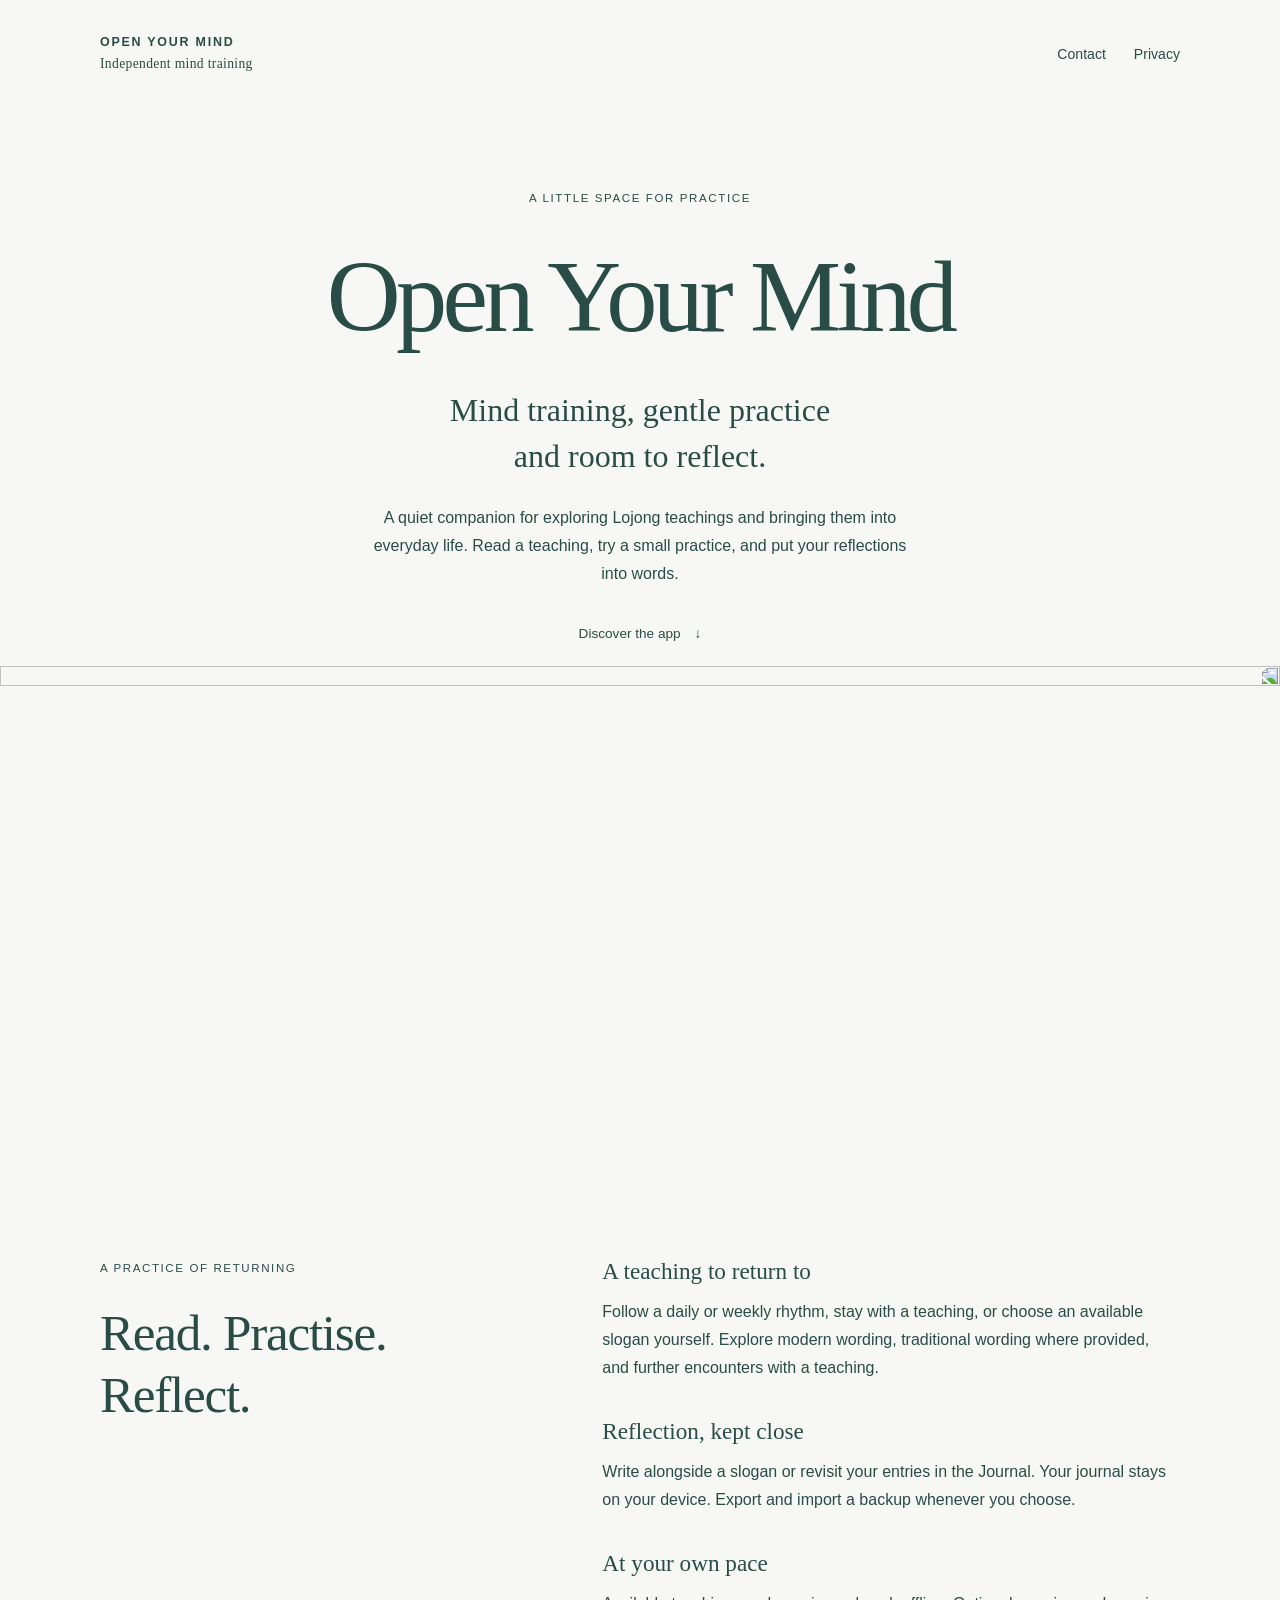
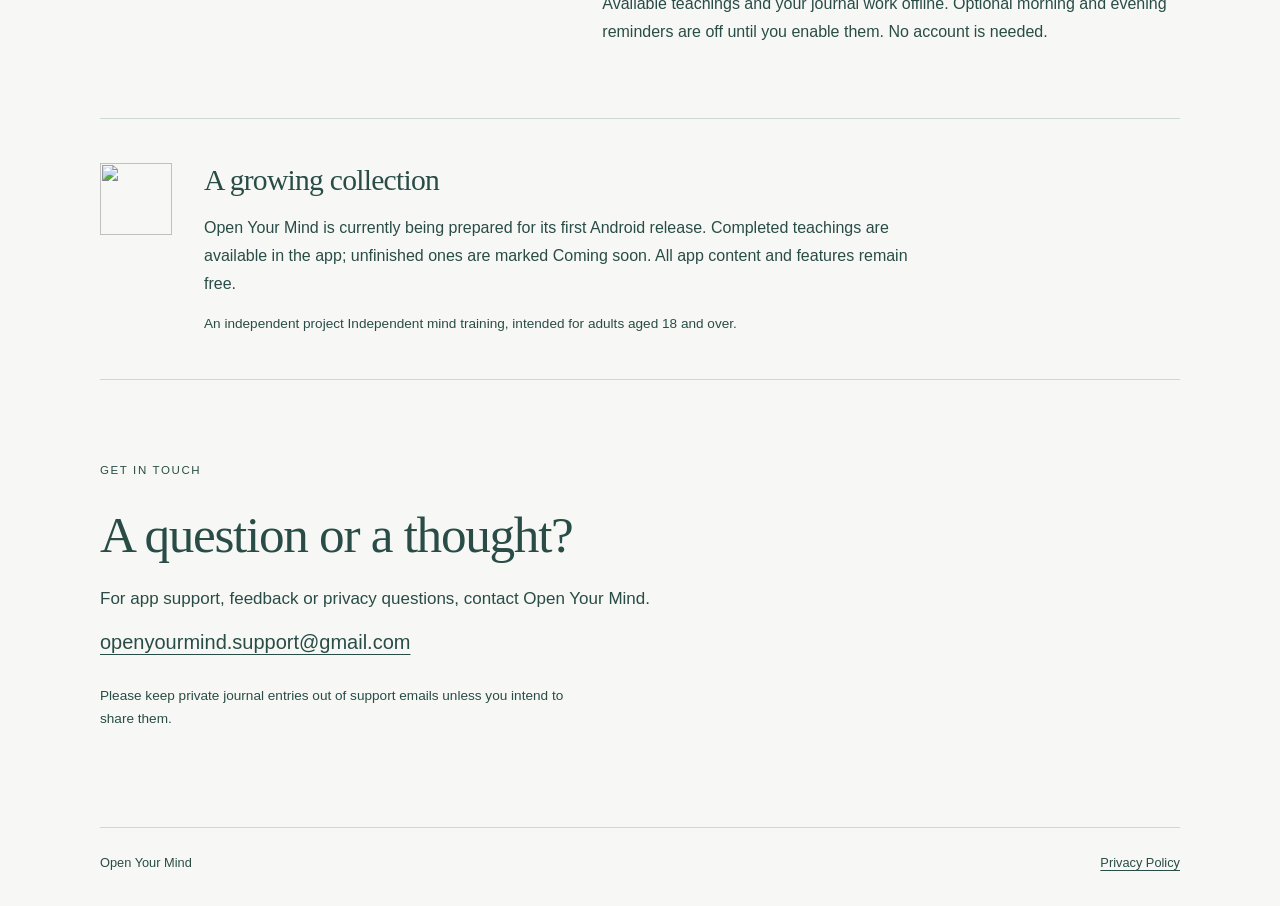
==== index.html @ 7584f124 "Add files via upload" ====
<!doctype html>
<html lang="en">
<head>
  <meta charset="utf-8">
  <meta name="viewport" content="width=device-width, initial-scale=1">
  <meta name="description" content="Open Your Mind: Lojong teachings, gentle daily practice and a personal reflection journal. An independent app Independent mind training.">
  <title>Open Your Mind</title>
  <link rel="icon" href="assets/sun.png" type="image/png">
  <link rel="stylesheet" href="styles.css">
</head>
<body>
  <a class="skip" href="#main">Skip to content</a>
  <header class="site-header wrap">
    <a class="wordmark" href="index.html">OPEN YOUR MIND<span>Independent mind training</span></a>
    <nav aria-label="Main navigation"><a href="#contact">Contact</a><a href="privacy.html">Privacy</a></nav>
  </header>
  <main id="main">
    <section class="hero wrap" aria-labelledby="title">
      <p class="eyebrow">A little space for practice</p>
      <h1 id="title">Open Your Mind</h1>
      <p class="intro">Mind training, gentle practice<br class="wide-only"> and room to reflect.</p>
      <p class="hero-copy">A quiet companion for exploring Lojong teachings and bringing them into everyday life. Read a teaching, try a small practice, and put your reflections into words.</p>
      <a class="text-link" href="#about">Discover the app <span aria-hidden="true">↓</span></a>
    </section>
    <div class="landscape" aria-hidden="true"><img src="assets/mountains.png" alt="" width="2022" height="778"></div>
    <section class="about wrap" id="about" aria-labelledby="about-title">
      <div class="section-intro"><p class="eyebrow">A practice of returning</p><h2 id="about-title">Read. Practise.<br> Reflect.</h2></div>
      <div class="details">
        <section><h3>A teaching to return to</h3><p>Follow a daily or weekly rhythm, stay with a teaching, or choose an available slogan yourself. Explore modern wording, traditional wording where provided, and further encounters with a teaching.</p></section>
        <section><h3>Reflection, kept close</h3><p>Write alongside a slogan or revisit your entries in the Journal. Your journal stays on your device. Export and import a backup whenever you choose.</p></section>
        <section><h3>At your own pace</h3><p>Available teachings and your journal work offline. Optional morning and evening reminders are off until you enable them. No account is needed.</p></section>
      </div>
    </section>
    <section class="availability wrap"><img src="assets/sun.png" width="72" height="72" alt="" aria-hidden="true"><div><h2>A growing collection</h2><p>Open Your Mind is currently being prepared for its first Android release. Completed teachings are available in the app; unfinished ones are marked Coming soon. All app content and features remain free.</p><p class="small">An independent project Independent mind training, intended for adults aged 18 and over.</p></div></section>
    <section class="contact wrap" id="contact" aria-labelledby="contact-title"><p class="eyebrow">Get in touch</p><h2 id="contact-title">A question or a thought?</h2><p>For app support, feedback or privacy questions, contact Open Your Mind.</p><a class="email" href="mailto:openyourmind.support@gmail.com">openyourmind.support@gmail.com</a><p class="small">Please keep private journal entries out of support emails unless you intend to share them.</p></section>
  </main>
  <footer class="site-footer wrap"><span>Open Your Mind</span><a href="privacy.html">Privacy Policy</a></footer>
</body>
</html>
---- styles.css ----
:root{color-scheme:light;--porcelain:#F7F8F5;--forest:#294C46;--eucalyptus:#73958A;--mist:#CBD9D1;--teal:#527E79;--gold:#E7C98C;--sage-surface:#EAF0EB;--line:#CBD9D1}
*{box-sizing:border-box}html{scroll-behavior:smooth;scroll-padding-top:2rem}body{margin:0;background:var(--porcelain);color:var(--forest);font-family:Arial,Helvetica,sans-serif;font-size:17px;line-height:1.75;-webkit-text-size-adjust:100%}a{color:inherit;text-underline-offset:.25em;text-decoration-thickness:1px}a:hover{text-decoration-thickness:2px}a:focus-visible{outline:2px solid var(--forest);outline-offset:5px;border-radius:2px}h1,h2,h3,p{margin:0}h1,h2,h3{font-family:Georgia,'Times New Roman',serif;font-weight:400;line-height:1.2;text-wrap:balance}h1{font-size:clamp(3.2rem,8vw,6.5rem);letter-spacing:-.045em}h2{font-size:clamp(2rem,4vw,3.2rem);letter-spacing:-.025em}h3{font-size:1.45rem}p+p{margin-top:1em}.wrap{width:min(1080px,calc(100% - 64px));margin-inline:auto}.site-header{display:flex;justify-content:space-between;align-items:center;gap:24px;padding-block:32px}.wordmark{font-size:.78rem;letter-spacing:.14em;text-decoration:none;font-weight:600;line-height:1.5}.wordmark span{display:block;font-family:Georgia,serif;font-size:.85rem;font-weight:400;letter-spacing:.025em;margin-top:2px}nav{display:flex;gap:28px;font-size:.88rem}nav a{display:inline-flex;align-items:center;min-height:44px;text-decoration:none}nav a[aria-current]{text-decoration:underline}.eyebrow{font-size:.72rem;letter-spacing:.14em;text-transform:uppercase;margin-bottom:24px}.hero{padding-top:80px;text-align:center;position:relative;z-index:1}.hero .eyebrow{margin-bottom:28px}.intro{font-family:Georgia,serif;font-size:clamp(1.5rem,3vw,2rem);line-height:1.45;margin-top:28px}.hero-copy{max-width:550px;margin:24px auto 0;font-size:1rem}.text-link{display:inline-flex;align-items:center;gap:14px;min-height:44px;margin-top:24px;font-size:.85rem;text-decoration:none}.landscape{max-width:1600px;margin:10px auto 0;overflow:hidden;line-height:0}.landscape img{display:block;width:100%;height:auto;transform:scaleX(-1)}.about{display:grid;grid-template-columns:.9fr 1.3fr;gap:clamp(40px,8vw,120px);padding-block:100px 72px}.details section+section{margin-top:36px}.details h3{margin-bottom:12px}.details p{font-size:1rem}.availability{display:flex;align-items:flex-start;gap:32px;border-block:1px solid var(--line);padding-block:44px}.availability img{flex:none;object-fit:contain}.availability h2{font-size:1.85rem;margin-bottom:16px}.availability p{max-width:720px;font-size:1rem}.small{font-size:.85rem!important;line-height:1.7}.contact{padding-block:80px 96px}.contact h2{margin-bottom:18px}.contact p{max-width:620px}.email{display:inline-block;padding-block:12px;font-size:clamp(.96rem,3.5vw,1.25rem);overflow-wrap:anywhere}.contact .small{margin-top:12px;max-width:500px}.site-footer{border-top:1px solid var(--line);padding-block:24px 32px;display:flex;justify-content:space-between;gap:20px;flex-wrap:wrap;font-size:.8rem}.skip{position:absolute;top:8px;left:12px;z-index:20;padding:8px 12px;background:var(--forest);color:var(--porcelain);transform:translateY(-200%)}.skip:focus{transform:none}.policy{max-width:780px;padding-block:56px 80px}.policy h1{font-size:clamp(2.6rem,7vw,4.3rem);margin-bottom:28px}.policy h2{font-size:1.65rem;margin-top:44px;margin-bottom:16px}.policy p{margin-block:0 18px;overflow-wrap:anywhere}.preview-note{font-size:.84rem;max-width:780px;border-left:2px solid var(--mist);padding-left:16px;margin-bottom:32px}.policy .back{display:inline-block;margin-bottom:32px;font-size:.85rem}.policy strong{font-weight:600}
@media(max-width:600px){.wrap{width:calc(100% - 40px)}.site-header{padding-block:22px;align-items:flex-start;gap:12px}.wordmark{font-size:.65rem;letter-spacing:.1em}nav{gap:16px;font-size:.8rem;flex-wrap:wrap}.hero{padding-top:48px}.hero h1{font-size:3.35rem}.hero .eyebrow{font-size:.65rem}.hero-copy{font-size:.95rem}.wide-only{display:none}.landscape{margin-top:32px}.landscape img{width:118%;max-width:none;margin-left:-9%}.about{display:block;padding-block:56px}.section-intro{margin-bottom:32px}.section-intro h2 br{display:none}.details section+section{margin-top:28px}.availability{gap:18px;padding-block:32px}.availability img{width:44px;height:44px}.availability h2{font-size:1.65rem}.contact{padding-block:56px}.policy{padding-top:32px}.policy h2{font-size:1.5rem}.site-footer{font-size:.75rem}.policy p{font-size:1rem}}
@media(prefers-reduced-motion:reduce){html{scroll-behavior:auto}}
@media(max-width:600px){.site-header{flex-wrap:wrap}nav{margin-left:auto;max-width:100%}.availability>div{min-width:0}}
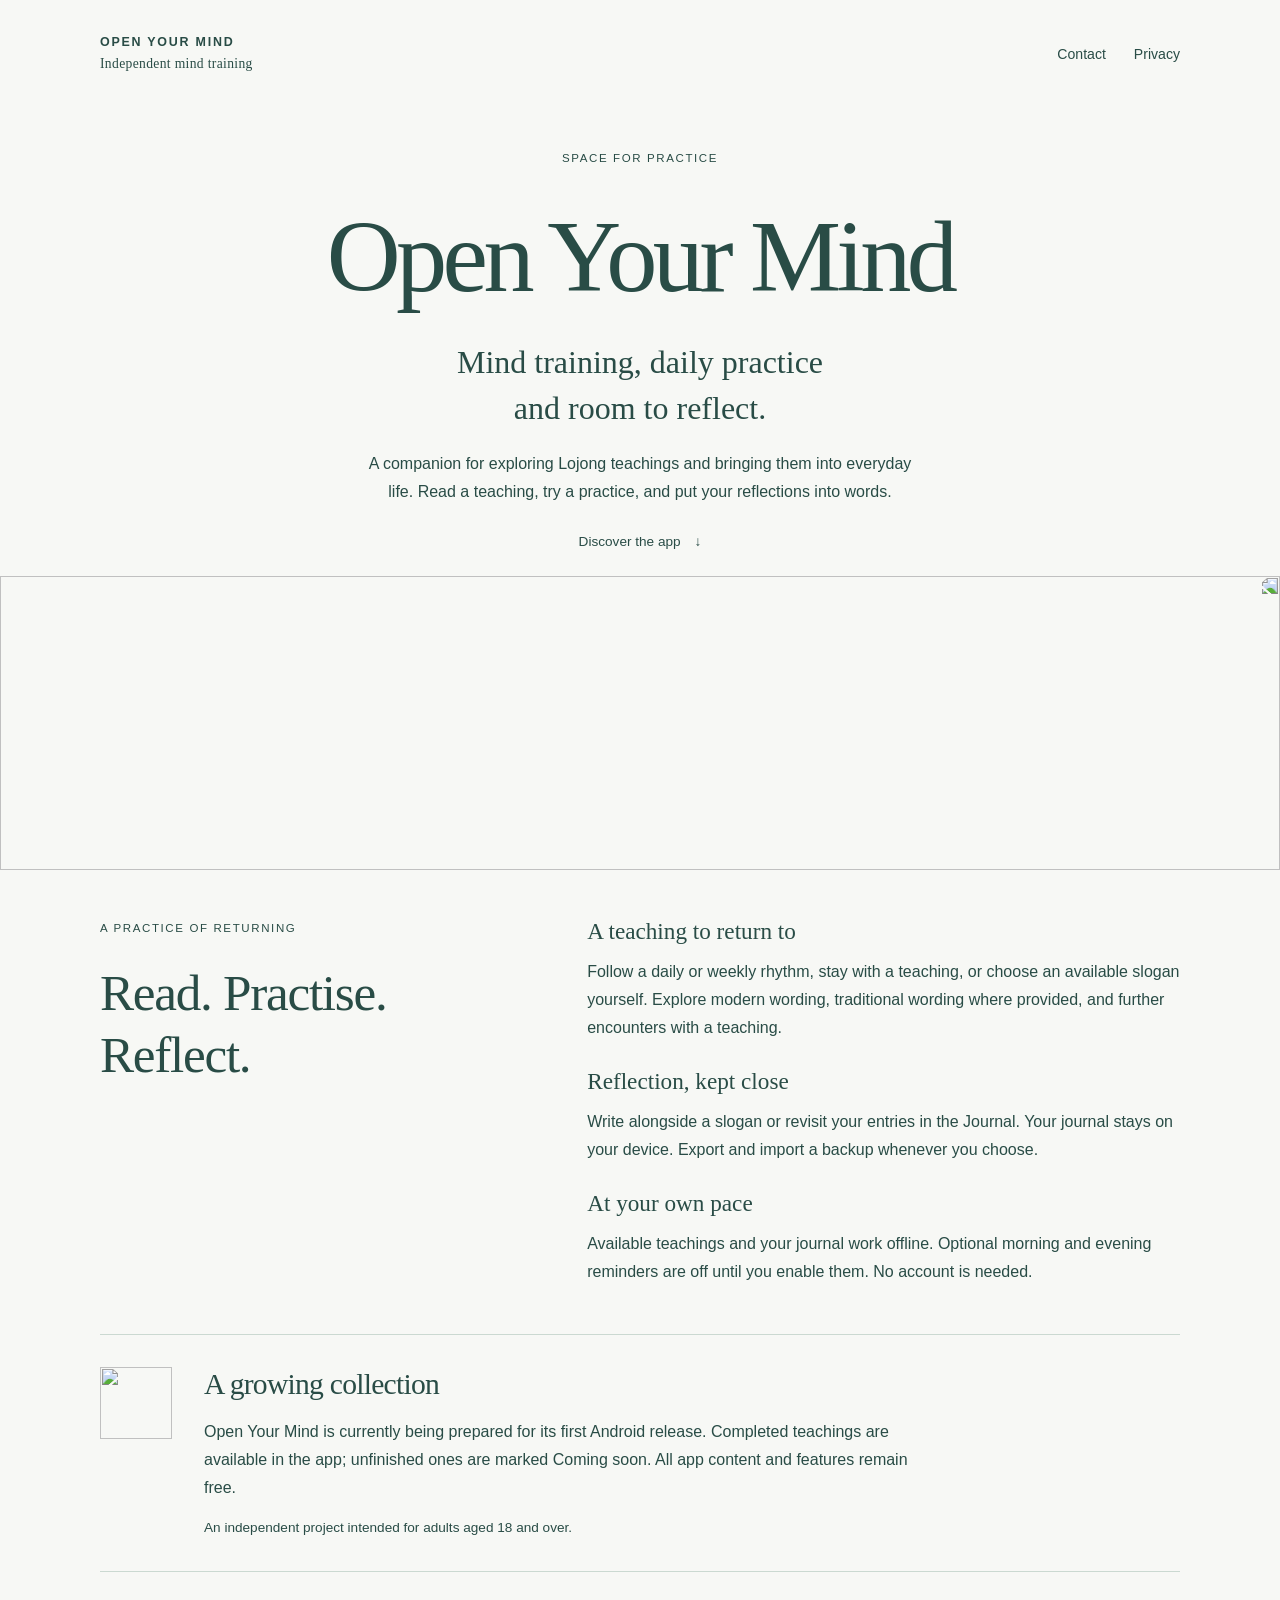
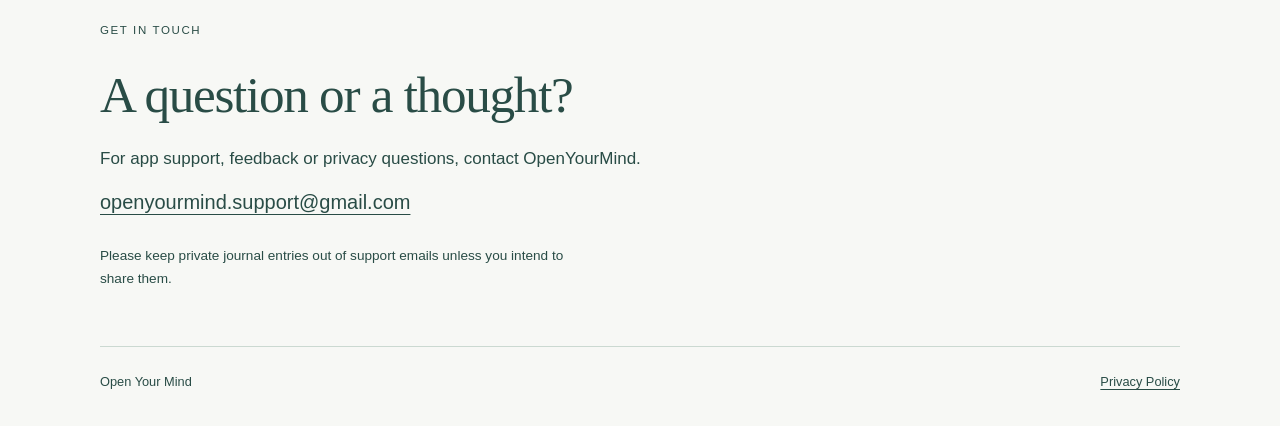
==== commit 57ca0bb7: "Add files via upload" ====
--- a/index.html
+++ b/index.html
@@ -3,7 +3,7 @@
 <head>
   <meta charset="utf-8">
   <meta name="viewport" content="width=device-width, initial-scale=1">
-  <meta name="description" content="Open Your Mind: Lojong teachings, gentle daily practice and a personal reflection journal. An independent app Independent mind training.">
+  <meta name="description" content="Open Your Mind: Lojong teachings, daily practice and a personal reflection journal.">
   <title>Open Your Mind</title>
   <link rel="icon" href="assets/sun.png" type="image/png">
   <link rel="stylesheet" href="styles.css">
@@ -16,10 +16,10 @@
   </header>
   <main id="main">
     <section class="hero wrap" aria-labelledby="title">
-      <p class="eyebrow">A little space for practice</p>
+      <p class="eyebrow">Space for practice</p>
       <h1 id="title">Open Your Mind</h1>
-      <p class="intro">Mind training, gentle practice<br class="wide-only"> and room to reflect.</p>
-      <p class="hero-copy">A quiet companion for exploring Lojong teachings and bringing them into everyday life. Read a teaching, try a small practice, and put your reflections into words.</p>
+      <p class="intro">Mind training, daily practice<br class="wide-only"> and room to reflect.</p>
+      <p class="hero-copy">A companion for exploring Lojong teachings and bringing them into everyday life. Read a teaching, try a practice, and put your reflections into words.</p>
       <a class="text-link" href="#about">Discover the app <span aria-hidden="true">↓</span></a>
     </section>
     <div class="landscape" aria-hidden="true"><img src="assets/mountains.png" alt="" width="2022" height="778"></div>
@@ -31,8 +31,8 @@
         <section><h3>At your own pace</h3><p>Available teachings and your journal work offline. Optional morning and evening reminders are off until you enable them. No account is needed.</p></section>
       </div>
     </section>
-    <section class="availability wrap"><img src="assets/sun.png" width="72" height="72" alt="" aria-hidden="true"><div><h2>A growing collection</h2><p>Open Your Mind is currently being prepared for its first Android release. Completed teachings are available in the app; unfinished ones are marked Coming soon. All app content and features remain free.</p><p class="small">An independent project Independent mind training, intended for adults aged 18 and over.</p></div></section>
-    <section class="contact wrap" id="contact" aria-labelledby="contact-title"><p class="eyebrow">Get in touch</p><h2 id="contact-title">A question or a thought?</h2><p>For app support, feedback or privacy questions, contact Open Your Mind.</p><a class="email" href="mailto:openyourmind.support@gmail.com">openyourmind.support@gmail.com</a><p class="small">Please keep private journal entries out of support emails unless you intend to share them.</p></section>
+    <section class="availability wrap"><img src="assets/sun.png" width="72" height="72" alt="" aria-hidden="true"><div><h2>A growing collection</h2><p>Open Your Mind is currently being prepared for its first Android release. Completed teachings are available in the app; unfinished ones are marked Coming soon. All app content and features remain free.</p><p class="small">An independent project intended for adults aged 18 and over.</p></div></section>
+    <section class="contact wrap" id="contact" aria-labelledby="contact-title"><p class="eyebrow">Get in touch</p><h2 id="contact-title">A question or a thought?</h2><p>For app support, feedback or privacy questions, contact OpenYourMind.</p><a class="email" href="mailto:openyourmind.support@gmail.com">openyourmind.support@gmail.com</a><p class="small">Please keep private journal entries out of support emails unless you intend to share them.</p></section>
   </main>
   <footer class="site-footer wrap"><span>Open Your Mind</span><a href="privacy.html">Privacy Policy</a></footer>
 </body>
--- a/styles.css
+++ b/styles.css
@@ -1,5 +1,12 @@
-:root{color-scheme:light;--porcelain:#F7F8F5;--forest:#294C46;--eucalyptus:#73958A;--mist:#CBD9D1;--teal:#527E79;--gold:#E7C98C;--sage-surface:#EAF0EB;--line:#CBD9D1}
-*{box-sizing:border-box}html{scroll-behavior:smooth;scroll-padding-top:2rem}body{margin:0;background:var(--porcelain);color:var(--forest);font-family:Arial,Helvetica,sans-serif;font-size:17px;line-height:1.75;-webkit-text-size-adjust:100%}a{color:inherit;text-underline-offset:.25em;text-decoration-thickness:1px}a:hover{text-decoration-thickness:2px}a:focus-visible{outline:2px solid var(--forest);outline-offset:5px;border-radius:2px}h1,h2,h3,p{margin:0}h1,h2,h3{font-family:Georgia,'Times New Roman',serif;font-weight:400;line-height:1.2;text-wrap:balance}h1{font-size:clamp(3.2rem,8vw,6.5rem);letter-spacing:-.045em}h2{font-size:clamp(2rem,4vw,3.2rem);letter-spacing:-.025em}h3{font-size:1.45rem}p+p{margin-top:1em}.wrap{width:min(1080px,calc(100% - 64px));margin-inline:auto}.site-header{display:flex;justify-content:space-between;align-items:center;gap:24px;padding-block:32px}.wordmark{font-size:.78rem;letter-spacing:.14em;text-decoration:none;font-weight:600;line-height:1.5}.wordmark span{display:block;font-family:Georgia,serif;font-size:.85rem;font-weight:400;letter-spacing:.025em;margin-top:2px}nav{display:flex;gap:28px;font-size:.88rem}nav a{display:inline-flex;align-items:center;min-height:44px;text-decoration:none}nav a[aria-current]{text-decoration:underline}.eyebrow{font-size:.72rem;letter-spacing:.14em;text-transform:uppercase;margin-bottom:24px}.hero{padding-top:80px;text-align:center;position:relative;z-index:1}.hero .eyebrow{margin-bottom:28px}.intro{font-family:Georgia,serif;font-size:clamp(1.5rem,3vw,2rem);line-height:1.45;margin-top:28px}.hero-copy{max-width:550px;margin:24px auto 0;font-size:1rem}.text-link{display:inline-flex;align-items:center;gap:14px;min-height:44px;margin-top:24px;font-size:.85rem;text-decoration:none}.landscape{max-width:1600px;margin:10px auto 0;overflow:hidden;line-height:0}.landscape img{display:block;width:100%;height:auto;transform:scaleX(-1)}.about{display:grid;grid-template-columns:.9fr 1.3fr;gap:clamp(40px,8vw,120px);padding-block:100px 72px}.details section+section{margin-top:36px}.details h3{margin-bottom:12px}.details p{font-size:1rem}.availability{display:flex;align-items:flex-start;gap:32px;border-block:1px solid var(--line);padding-block:44px}.availability img{flex:none;object-fit:contain}.availability h2{font-size:1.85rem;margin-bottom:16px}.availability p{max-width:720px;font-size:1rem}.small{font-size:.85rem!important;line-height:1.7}.contact{padding-block:80px 96px}.contact h2{margin-bottom:18px}.contact p{max-width:620px}.email{display:inline-block;padding-block:12px;font-size:clamp(.96rem,3.5vw,1.25rem);overflow-wrap:anywhere}.contact .small{margin-top:12px;max-width:500px}.site-footer{border-top:1px solid var(--line);padding-block:24px 32px;display:flex;justify-content:space-between;gap:20px;flex-wrap:wrap;font-size:.8rem}.skip{position:absolute;top:8px;left:12px;z-index:20;padding:8px 12px;background:var(--forest);color:var(--porcelain);transform:translateY(-200%)}.skip:focus{transform:none}.policy{max-width:780px;padding-block:56px 80px}.policy h1{font-size:clamp(2.6rem,7vw,4.3rem);margin-bottom:28px}.policy h2{font-size:1.65rem;margin-top:44px;margin-bottom:16px}.policy p{margin-block:0 18px;overflow-wrap:anywhere}.preview-note{font-size:.84rem;max-width:780px;border-left:2px solid var(--mist);padding-left:16px;margin-bottom:32px}.policy .back{display:inline-block;margin-bottom:32px;font-size:.85rem}.policy strong{font-weight:600}
-@media(max-width:600px){.wrap{width:calc(100% - 40px)}.site-header{padding-block:22px;align-items:flex-start;gap:12px}.wordmark{font-size:.65rem;letter-spacing:.1em}nav{gap:16px;font-size:.8rem;flex-wrap:wrap}.hero{padding-top:48px}.hero h1{font-size:3.35rem}.hero .eyebrow{font-size:.65rem}.hero-copy{font-size:.95rem}.wide-only{display:none}.landscape{margin-top:32px}.landscape img{width:118%;max-width:none;margin-left:-9%}.about{display:block;padding-block:56px}.section-intro{margin-bottom:32px}.section-intro h2 br{display:none}.details section+section{margin-top:28px}.availability{gap:18px;padding-block:32px}.availability img{width:44px;height:44px}.availability h2{font-size:1.65rem}.contact{padding-block:56px}.policy{padding-top:32px}.policy h2{font-size:1.5rem}.site-footer{font-size:.75rem}.policy p{font-size:1rem}}
-@media(prefers-reduced-motion:reduce){html{scroll-behavior:auto}}
-@media(max-width:600px){.site-header{flex-wrap:wrap}nav{margin-left:auto;max-width:100%}.availability>div{min-width:0}}
+:root{color-scheme:light;--porcelain:#F7F8F5;--forest:#294C46;--eucalyptus:#73958A;--mist:#CBD9D1;--teal:#527E79;--gold:#E7C98C;--sage-surface:#EAF0EB;--line:#CBD9D1}
+*{box-sizing:border-box}html{scroll-behavior:smooth;scroll-padding-top:2rem}body{margin:0;background:var(--porcelain);color:var(--forest);font-family:Arial,Helvetica,sans-serif;font-size:17px;line-height:1.75;-webkit-text-size-adjust:100%}a{color:inherit;text-underline-offset:.25em;text-decoration-thickness:1px}a:hover{text-decoration-thickness:2px}a:focus-visible{outline:2px solid var(--forest);outline-offset:5px;border-radius:2px}h1,h2,h3,p{margin:0}h1,h2,h3{font-family:Georgia,'Times New Roman',serif;font-weight:400;line-height:1.2;text-wrap:balance}h1{font-size:clamp(3.2rem,8vw,6.5rem);letter-spacing:-.045em}h2{font-size:clamp(2rem,4vw,3.2rem);letter-spacing:-.025em}h3{font-size:1.45rem}p+p{margin-top:1em}.wrap{width:min(1080px,calc(100% - 64px));margin-inline:auto}.site-header{display:flex;justify-content:space-between;align-items:center;gap:24px;padding-block:32px}.wordmark{font-size:.78rem;letter-spacing:.14em;text-decoration:none;font-weight:600;line-height:1.5}.wordmark span{display:block;font-family:Georgia,serif;font-size:.85rem;font-weight:400;letter-spacing:.025em;margin-top:2px}nav{display:flex;gap:28px;font-size:.88rem}nav a{display:inline-flex;align-items:center;min-height:44px;text-decoration:none}nav a[aria-current]{text-decoration:underline}.eyebrow{font-size:.72rem;letter-spacing:.14em;text-transform:uppercase;margin-bottom:24px}.hero{padding-top:80px;text-align:center;position:relative;z-index:1}.hero .eyebrow{margin-bottom:28px}.intro{font-family:Georgia,serif;font-size:clamp(1.5rem,3vw,2rem);line-height:1.45;margin-top:28px}.hero-copy{max-width:550px;margin:24px auto 0;font-size:1rem}.text-link{display:inline-flex;align-items:center;gap:14px;min-height:44px;margin-top:24px;font-size:.85rem;text-decoration:none}.landscape{max-width:1600px;margin:10px auto 0;overflow:hidden;line-height:0}.landscape img{display:block;width:100%;height:auto;transform:scaleX(-1)}.about{display:grid;grid-template-columns:.9fr 1.3fr;gap:clamp(40px,8vw,120px);padding-block:100px 72px}.details section+section{margin-top:36px}.details h3{margin-bottom:12px}.details p{font-size:1rem}.availability{display:flex;align-items:flex-start;gap:32px;border-block:1px solid var(--line);padding-block:44px}.availability img{flex:none;object-fit:contain}.availability h2{font-size:1.85rem;margin-bottom:16px}.availability p{max-width:720px;font-size:1rem}.small{font-size:.85rem!important;line-height:1.7}.contact{padding-block:80px 96px}.contact h2{margin-bottom:18px}.contact p{max-width:620px}.email{display:inline-block;padding-block:12px;font-size:clamp(.96rem,3.5vw,1.25rem);overflow-wrap:anywhere}.contact .small{margin-top:12px;max-width:500px}.site-footer{border-top:1px solid var(--line);padding-block:24px 32px;display:flex;justify-content:space-between;gap:20px;flex-wrap:wrap;font-size:.8rem}.skip{position:absolute;top:8px;left:12px;z-index:20;padding:8px 12px;background:var(--forest);color:var(--porcelain);transform:translateY(-200%)}.skip:focus{transform:none}.policy{max-width:780px;padding-block:56px 80px}.policy h1{font-size:clamp(2.6rem,7vw,4.3rem);margin-bottom:28px}.policy h2{font-size:1.65rem;margin-top:44px;margin-bottom:16px}.policy p{margin-block:0 18px;overflow-wrap:anywhere}.preview-note{font-size:.84rem;max-width:780px;border-left:2px solid var(--mist);padding-left:16px;margin-bottom:32px}.policy .back{display:inline-block;margin-bottom:32px;font-size:.85rem}.policy strong{font-weight:600}
+@media(max-width:600px){.wrap{width:calc(100% - 40px)}.site-header{padding-block:22px;align-items:flex-start;gap:12px}.wordmark{font-size:.65rem;letter-spacing:.1em}nav{gap:16px;font-size:.8rem;flex-wrap:wrap}.hero{padding-top:48px}.hero h1{font-size:3.35rem}.hero .eyebrow{font-size:.65rem}.hero-copy{font-size:.95rem}.wide-only{display:none}.landscape{margin-top:32px}.landscape img{width:118%;max-width:none;margin-left:-9%}.about{display:block;padding-block:56px}.section-intro{margin-bottom:32px}.section-intro h2 br{display:none}.details section+section{margin-top:28px}.availability{gap:18px;padding-block:32px}.availability img{width:44px;height:44px}.availability h2{font-size:1.65rem}.contact{padding-block:56px}.policy{padding-top:32px}.policy h2{font-size:1.5rem}.site-footer{font-size:.75rem}.policy p{font-size:1rem}}
+@media(prefers-reduced-motion:reduce){html{scroll-behavior:auto}}
+@media(max-width:600px){.site-header{flex-wrap:wrap}nav{margin-left:auto;max-width:100%}.availability>div{min-width:0}}
+
+/* Keep the landscape atmospheric without turning it into a full extra screen. */
+.hero{padding-top:40px}.intro{margin-top:20px}.hero-copy{margin-top:18px}.text-link{margin-top:14px}
+.landscape{height:clamp(150px,23vw,300px);margin-top:12px}.landscape img{height:100%;object-fit:cover;object-position:center 30%}
+.about{padding-block:48px;gap:clamp(32px,6vw,80px)}.details section+section{margin-top:26px}
+.availability{padding-block:32px}.contact{padding-block:48px 56px}
+@media(max-width:600px){.hero{padding-top:28px}.landscape{height:160px;margin-top:16px}.landscape img{width:100%;margin-left:0}.about{padding-block:36px}.section-intro{margin-bottom:24px}.contact{padding-block:36px 40px}.availability{padding-block:28px}}
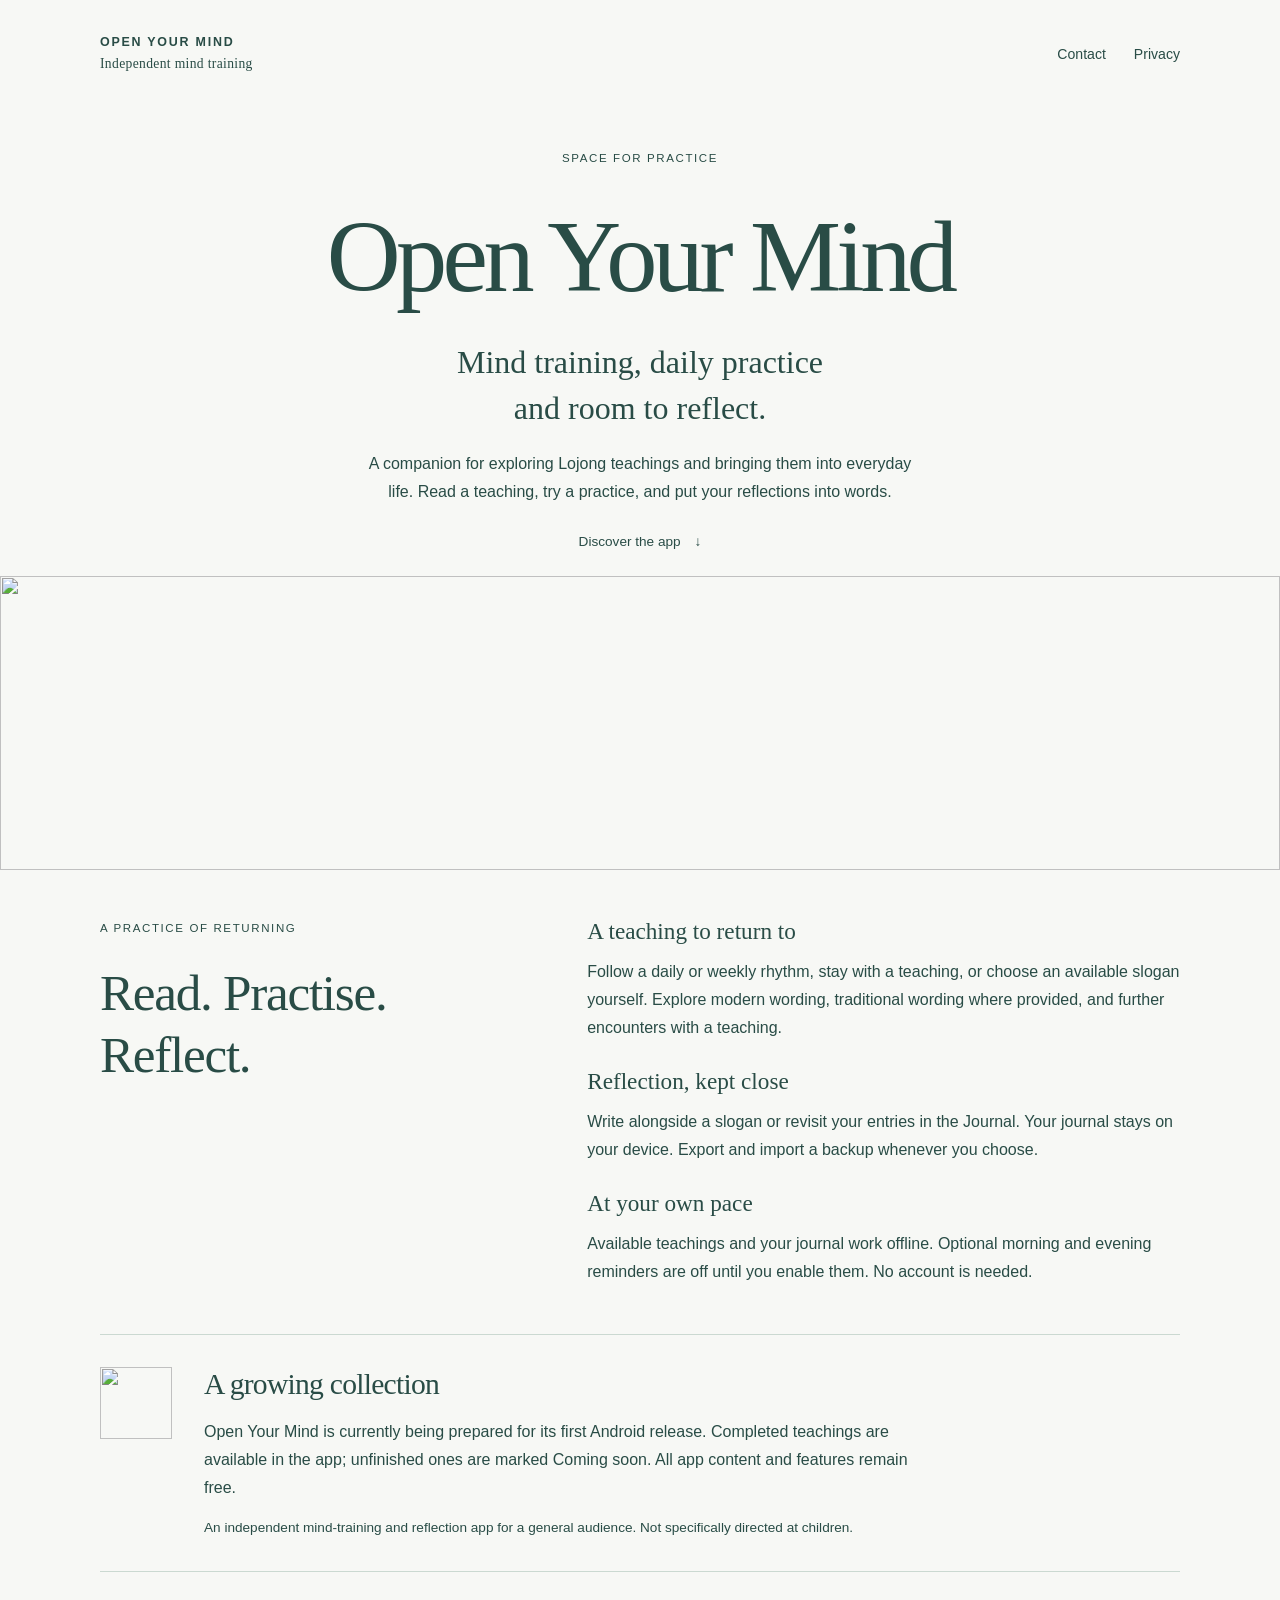
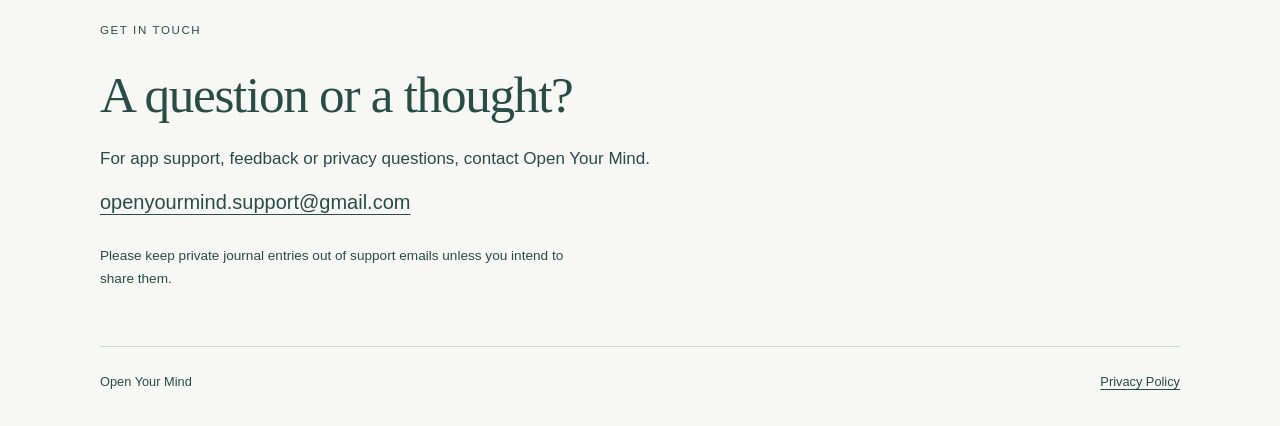
==== commit b652bab4: "Add files via upload" ====
--- a/index.html
+++ b/index.html
@@ -1,39 +1,39 @@
-<!doctype html>
-<html lang="en">
-<head>
-  <meta charset="utf-8">
-  <meta name="viewport" content="width=device-width, initial-scale=1">
-  <meta name="description" content="Open Your Mind: Lojong teachings, daily practice and a personal reflection journal.">
-  <title>Open Your Mind</title>
-  <link rel="icon" href="assets/sun.png" type="image/png">
-  <link rel="stylesheet" href="styles.css">
-</head>
-<body>
-  <a class="skip" href="#main">Skip to content</a>
-  <header class="site-header wrap">
-    <a class="wordmark" href="index.html">OPEN YOUR MIND<span>Independent mind training</span></a>
-    <nav aria-label="Main navigation"><a href="#contact">Contact</a><a href="privacy.html">Privacy</a></nav>
-  </header>
-  <main id="main">
-    <section class="hero wrap" aria-labelledby="title">
-      <p class="eyebrow">Space for practice</p>
-      <h1 id="title">Open Your Mind</h1>
-      <p class="intro">Mind training, daily practice<br class="wide-only"> and room to reflect.</p>
-      <p class="hero-copy">A companion for exploring Lojong teachings and bringing them into everyday life. Read a teaching, try a practice, and put your reflections into words.</p>
-      <a class="text-link" href="#about">Discover the app <span aria-hidden="true">↓</span></a>
-    </section>
-    <div class="landscape" aria-hidden="true"><img src="assets/mountains.png" alt="" width="2022" height="778"></div>
-    <section class="about wrap" id="about" aria-labelledby="about-title">
-      <div class="section-intro"><p class="eyebrow">A practice of returning</p><h2 id="about-title">Read. Practise.<br> Reflect.</h2></div>
-      <div class="details">
-        <section><h3>A teaching to return to</h3><p>Follow a daily or weekly rhythm, stay with a teaching, or choose an available slogan yourself. Explore modern wording, traditional wording where provided, and further encounters with a teaching.</p></section>
-        <section><h3>Reflection, kept close</h3><p>Write alongside a slogan or revisit your entries in the Journal. Your journal stays on your device. Export and import a backup whenever you choose.</p></section>
-        <section><h3>At your own pace</h3><p>Available teachings and your journal work offline. Optional morning and evening reminders are off until you enable them. No account is needed.</p></section>
-      </div>
-    </section>
-    <section class="availability wrap"><img src="assets/sun.png" width="72" height="72" alt="" aria-hidden="true"><div><h2>A growing collection</h2><p>Open Your Mind is currently being prepared for its first Android release. Completed teachings are available in the app; unfinished ones are marked Coming soon. All app content and features remain free.</p><p class="small">An independent project intended for adults aged 18 and over.</p></div></section>
-    <section class="contact wrap" id="contact" aria-labelledby="contact-title"><p class="eyebrow">Get in touch</p><h2 id="contact-title">A question or a thought?</h2><p>For app support, feedback or privacy questions, contact OpenYourMind.</p><a class="email" href="mailto:openyourmind.support@gmail.com">openyourmind.support@gmail.com</a><p class="small">Please keep private journal entries out of support emails unless you intend to share them.</p></section>
-  </main>
-  <footer class="site-footer wrap"><span>Open Your Mind</span><a href="privacy.html">Privacy Policy</a></footer>
-</body>
-</html>
+<!doctype html>
+<html lang="en">
+<head>
+  <meta charset="utf-8">
+  <meta name="viewport" content="width=device-width, initial-scale=1">
+  <meta name="description" content="Open Your Mind: Lojong teachings, daily practice and a personal reflection journal.">
+  <title>Open Your Mind</title>
+  <link rel="icon" href="assets/sun.png" type="image/png">
+  <link rel="stylesheet" href="styles.css">
+</head>
+<body>
+  <a class="skip" href="#main">Skip to content</a>
+  <header class="site-header wrap">
+    <a class="wordmark" href="index.html">OPEN YOUR MIND<span>Independent mind training</span></a>
+    <nav aria-label="Main navigation"><a href="#contact">Contact</a><a href="privacy.html">Privacy</a></nav>
+  </header>
+  <main id="main">
+    <section class="hero wrap" aria-labelledby="title">
+      <p class="eyebrow">Space for practice</p>
+      <h1 id="title">Open Your Mind</h1>
+      <p class="intro">Mind training, daily practice<br class="wide-only"> and room to reflect.</p>
+      <p class="hero-copy">A companion for exploring Lojong teachings and bringing them into everyday life. Read a teaching, try a practice, and put your reflections into words.</p>
+      <a class="text-link" href="#about">Discover the app <span aria-hidden="true">↓</span></a>
+    </section>
+    <div class="landscape" aria-hidden="true"><img src="assets/mountains.png" alt="" width="2022" height="778"></div>
+    <section class="about wrap" id="about" aria-labelledby="about-title">
+      <div class="section-intro"><p class="eyebrow">A practice of returning</p><h2 id="about-title">Read. Practise.<br> Reflect.</h2></div>
+      <div class="details">
+        <section><h3>A teaching to return to</h3><p>Follow a daily or weekly rhythm, stay with a teaching, or choose an available slogan yourself. Explore modern wording, traditional wording where provided, and further encounters with a teaching.</p></section>
+        <section><h3>Reflection, kept close</h3><p>Write alongside a slogan or revisit your entries in the Journal. Your journal stays on your device. Export and import a backup whenever you choose.</p></section>
+        <section><h3>At your own pace</h3><p>Available teachings and your journal work offline. Optional morning and evening reminders are off until you enable them. No account is needed.</p></section>
+      </div>
+    </section>
+    <section class="availability wrap"><img src="assets/sun.png" width="72" height="72" alt="" aria-hidden="true"><div><h2>A growing collection</h2><p>Open Your Mind is currently being prepared for its first Android release. Completed teachings are available in the app; unfinished ones are marked Coming soon. All app content and features remain free.</p><p class="small">An independent mind-training and reflection app for a general audience. Not specifically directed at children.</p></div></section>
+    <section class="contact wrap" id="contact" aria-labelledby="contact-title"><p class="eyebrow">Get in touch</p><h2 id="contact-title">A question or a thought?</h2><p>For app support, feedback or privacy questions, contact Open Your Mind.</p><a class="email" href="mailto:openyourmind.support@gmail.com">openyourmind.support@gmail.com</a><p class="small">Please keep private journal entries out of support emails unless you intend to share them.</p></section>
+  </main>
+  <footer class="site-footer wrap"><span>Open Your Mind</span><a href="privacy.html">Privacy Policy</a></footer>
+</body>
+</html>
--- a/styles.css
+++ b/styles.css
@@ -1,12 +1,12 @@
-:root{color-scheme:light;--porcelain:#F7F8F5;--forest:#294C46;--eucalyptus:#73958A;--mist:#CBD9D1;--teal:#527E79;--gold:#E7C98C;--sage-surface:#EAF0EB;--line:#CBD9D1}
-*{box-sizing:border-box}html{scroll-behavior:smooth;scroll-padding-top:2rem}body{margin:0;background:var(--porcelain);color:var(--forest);font-family:Arial,Helvetica,sans-serif;font-size:17px;line-height:1.75;-webkit-text-size-adjust:100%}a{color:inherit;text-underline-offset:.25em;text-decoration-thickness:1px}a:hover{text-decoration-thickness:2px}a:focus-visible{outline:2px solid var(--forest);outline-offset:5px;border-radius:2px}h1,h2,h3,p{margin:0}h1,h2,h3{font-family:Georgia,'Times New Roman',serif;font-weight:400;line-height:1.2;text-wrap:balance}h1{font-size:clamp(3.2rem,8vw,6.5rem);letter-spacing:-.045em}h2{font-size:clamp(2rem,4vw,3.2rem);letter-spacing:-.025em}h3{font-size:1.45rem}p+p{margin-top:1em}.wrap{width:min(1080px,calc(100% - 64px));margin-inline:auto}.site-header{display:flex;justify-content:space-between;align-items:center;gap:24px;padding-block:32px}.wordmark{font-size:.78rem;letter-spacing:.14em;text-decoration:none;font-weight:600;line-height:1.5}.wordmark span{display:block;font-family:Georgia,serif;font-size:.85rem;font-weight:400;letter-spacing:.025em;margin-top:2px}nav{display:flex;gap:28px;font-size:.88rem}nav a{display:inline-flex;align-items:center;min-height:44px;text-decoration:none}nav a[aria-current]{text-decoration:underline}.eyebrow{font-size:.72rem;letter-spacing:.14em;text-transform:uppercase;margin-bottom:24px}.hero{padding-top:80px;text-align:center;position:relative;z-index:1}.hero .eyebrow{margin-bottom:28px}.intro{font-family:Georgia,serif;font-size:clamp(1.5rem,3vw,2rem);line-height:1.45;margin-top:28px}.hero-copy{max-width:550px;margin:24px auto 0;font-size:1rem}.text-link{display:inline-flex;align-items:center;gap:14px;min-height:44px;margin-top:24px;font-size:.85rem;text-decoration:none}.landscape{max-width:1600px;margin:10px auto 0;overflow:hidden;line-height:0}.landscape img{display:block;width:100%;height:auto;transform:scaleX(-1)}.about{display:grid;grid-template-columns:.9fr 1.3fr;gap:clamp(40px,8vw,120px);padding-block:100px 72px}.details section+section{margin-top:36px}.details h3{margin-bottom:12px}.details p{font-size:1rem}.availability{display:flex;align-items:flex-start;gap:32px;border-block:1px solid var(--line);padding-block:44px}.availability img{flex:none;object-fit:contain}.availability h2{font-size:1.85rem;margin-bottom:16px}.availability p{max-width:720px;font-size:1rem}.small{font-size:.85rem!important;line-height:1.7}.contact{padding-block:80px 96px}.contact h2{margin-bottom:18px}.contact p{max-width:620px}.email{display:inline-block;padding-block:12px;font-size:clamp(.96rem,3.5vw,1.25rem);overflow-wrap:anywhere}.contact .small{margin-top:12px;max-width:500px}.site-footer{border-top:1px solid var(--line);padding-block:24px 32px;display:flex;justify-content:space-between;gap:20px;flex-wrap:wrap;font-size:.8rem}.skip{position:absolute;top:8px;left:12px;z-index:20;padding:8px 12px;background:var(--forest);color:var(--porcelain);transform:translateY(-200%)}.skip:focus{transform:none}.policy{max-width:780px;padding-block:56px 80px}.policy h1{font-size:clamp(2.6rem,7vw,4.3rem);margin-bottom:28px}.policy h2{font-size:1.65rem;margin-top:44px;margin-bottom:16px}.policy p{margin-block:0 18px;overflow-wrap:anywhere}.preview-note{font-size:.84rem;max-width:780px;border-left:2px solid var(--mist);padding-left:16px;margin-bottom:32px}.policy .back{display:inline-block;margin-bottom:32px;font-size:.85rem}.policy strong{font-weight:600}
-@media(max-width:600px){.wrap{width:calc(100% - 40px)}.site-header{padding-block:22px;align-items:flex-start;gap:12px}.wordmark{font-size:.65rem;letter-spacing:.1em}nav{gap:16px;font-size:.8rem;flex-wrap:wrap}.hero{padding-top:48px}.hero h1{font-size:3.35rem}.hero .eyebrow{font-size:.65rem}.hero-copy{font-size:.95rem}.wide-only{display:none}.landscape{margin-top:32px}.landscape img{width:118%;max-width:none;margin-left:-9%}.about{display:block;padding-block:56px}.section-intro{margin-bottom:32px}.section-intro h2 br{display:none}.details section+section{margin-top:28px}.availability{gap:18px;padding-block:32px}.availability img{width:44px;height:44px}.availability h2{font-size:1.65rem}.contact{padding-block:56px}.policy{padding-top:32px}.policy h2{font-size:1.5rem}.site-footer{font-size:.75rem}.policy p{font-size:1rem}}
-@media(prefers-reduced-motion:reduce){html{scroll-behavior:auto}}
-@media(max-width:600px){.site-header{flex-wrap:wrap}nav{margin-left:auto;max-width:100%}.availability>div{min-width:0}}
-
-/* Keep the landscape atmospheric without turning it into a full extra screen. */
-.hero{padding-top:40px}.intro{margin-top:20px}.hero-copy{margin-top:18px}.text-link{margin-top:14px}
-.landscape{height:clamp(150px,23vw,300px);margin-top:12px}.landscape img{height:100%;object-fit:cover;object-position:center 30%}
-.about{padding-block:48px;gap:clamp(32px,6vw,80px)}.details section+section{margin-top:26px}
-.availability{padding-block:32px}.contact{padding-block:48px 56px}
-@media(max-width:600px){.hero{padding-top:28px}.landscape{height:160px;margin-top:16px}.landscape img{width:100%;margin-left:0}.about{padding-block:36px}.section-intro{margin-bottom:24px}.contact{padding-block:36px 40px}.availability{padding-block:28px}}
+:root{color-scheme:light;--porcelain:#F7F8F5;--forest:#294C46;--eucalyptus:#73958A;--mist:#CBD9D1;--teal:#527E79;--gold:#E7C98C;--sage-surface:#EAF0EB;--line:#CBD9D1}
+*{box-sizing:border-box}html{scroll-behavior:smooth;scroll-padding-top:2rem}body{margin:0;background:var(--porcelain);color:var(--forest);font-family:Arial,Helvetica,sans-serif;font-size:17px;line-height:1.75;-webkit-text-size-adjust:100%}a{color:inherit;text-underline-offset:.25em;text-decoration-thickness:1px}a:hover{text-decoration-thickness:2px}a:focus-visible{outline:2px solid var(--forest);outline-offset:5px;border-radius:2px}h1,h2,h3,p{margin:0}h1,h2,h3{font-family:Georgia,'Times New Roman',serif;font-weight:400;line-height:1.2;text-wrap:balance}h1{font-size:clamp(3.2rem,8vw,6.5rem);letter-spacing:-.045em}h2{font-size:clamp(2rem,4vw,3.2rem);letter-spacing:-.025em}h3{font-size:1.45rem}p+p{margin-top:1em}.wrap{width:min(1080px,calc(100% - 64px));margin-inline:auto}.site-header{display:flex;justify-content:space-between;align-items:center;gap:24px;padding-block:32px}.wordmark{font-size:.78rem;letter-spacing:.14em;text-decoration:none;font-weight:600;line-height:1.5}.wordmark span{display:block;font-family:Georgia,serif;font-size:.85rem;font-weight:400;letter-spacing:.025em;margin-top:2px}nav{display:flex;gap:28px;font-size:.88rem}nav a{display:inline-flex;align-items:center;min-height:44px;text-decoration:none}nav a[aria-current]{text-decoration:underline}.eyebrow{font-size:.72rem;letter-spacing:.14em;text-transform:uppercase;margin-bottom:24px}.hero{padding-top:80px;text-align:center;position:relative;z-index:1}.hero .eyebrow{margin-bottom:28px}.intro{font-family:Georgia,serif;font-size:clamp(1.5rem,3vw,2rem);line-height:1.45;margin-top:28px}.hero-copy{max-width:550px;margin:24px auto 0;font-size:1rem}.text-link{display:inline-flex;align-items:center;gap:14px;min-height:44px;margin-top:24px;font-size:.85rem;text-decoration:none}.landscape{max-width:1600px;margin:10px auto 0;overflow:hidden;line-height:0}.landscape img{display:block;width:100%;height:auto;transform:none}.about{display:grid;grid-template-columns:.9fr 1.3fr;gap:clamp(40px,8vw,120px);padding-block:100px 72px}.details section+section{margin-top:36px}.details h3{margin-bottom:12px}.details p{font-size:1rem}.availability{display:flex;align-items:flex-start;gap:32px;border-block:1px solid var(--line);padding-block:44px}.availability img{flex:none;object-fit:contain}.availability h2{font-size:1.85rem;margin-bottom:16px}.availability p{max-width:720px;font-size:1rem}.small{font-size:.85rem!important;line-height:1.7}.contact{padding-block:80px 96px}.contact h2{margin-bottom:18px}.contact p{max-width:620px}.email{display:inline-block;padding-block:12px;font-size:clamp(.96rem,3.5vw,1.25rem);overflow-wrap:anywhere}.contact .small{margin-top:12px;max-width:500px}.site-footer{border-top:1px solid var(--line);padding-block:24px 32px;display:flex;justify-content:space-between;gap:20px;flex-wrap:wrap;font-size:.8rem}.skip{position:absolute;top:8px;left:12px;z-index:20;padding:8px 12px;background:var(--forest);color:var(--porcelain);transform:translateY(-200%)}.skip:focus{transform:none}.policy{max-width:780px;padding-block:56px 80px}.policy h1{font-size:clamp(2.6rem,7vw,4.3rem);margin-bottom:28px}.policy h2{font-size:1.65rem;margin-top:44px;margin-bottom:16px}.policy p{margin-block:0 18px;overflow-wrap:anywhere}.preview-note{font-size:.84rem;max-width:780px;border-left:2px solid var(--mist);padding-left:16px;margin-bottom:32px}.policy .back{display:inline-block;margin-bottom:32px;font-size:.85rem}.policy strong{font-weight:600}
+@media(max-width:600px){.wrap{width:calc(100% - 40px)}.site-header{padding-block:22px;align-items:flex-start;gap:12px}.wordmark{font-size:.65rem;letter-spacing:.1em}nav{gap:16px;font-size:.8rem;flex-wrap:wrap}.hero{padding-top:48px}.hero h1{font-size:3.35rem}.hero .eyebrow{font-size:.65rem}.hero-copy{font-size:.95rem}.wide-only{display:none}.landscape{margin-top:32px}.landscape img{width:118%;max-width:none;margin-left:-9%}.about{display:block;padding-block:56px}.section-intro{margin-bottom:32px}.section-intro h2 br{display:none}.details section+section{margin-top:28px}.availability{gap:18px;padding-block:32px}.availability img{width:44px;height:44px}.availability h2{font-size:1.65rem}.contact{padding-block:56px}.policy{padding-top:32px}.policy h2{font-size:1.5rem}.site-footer{font-size:.75rem}.policy p{font-size:1rem}}
+@media(prefers-reduced-motion:reduce){html{scroll-behavior:auto}}
+@media(max-width:600px){.site-header{flex-wrap:wrap}nav{margin-left:auto;max-width:100%}.availability>div{min-width:0}}
+
+/* Keep the landscape atmospheric without turning it into a full extra screen. */
+.hero{padding-top:40px}.intro{margin-top:20px}.hero-copy{margin-top:18px}.text-link{margin-top:14px}
+.landscape{height:clamp(150px,23vw,300px);margin-top:12px}.landscape img{height:100%;object-fit:cover;object-position:center 30%}
+.about{padding-block:48px;gap:clamp(32px,6vw,80px)}.details section+section{margin-top:26px}
+.availability{padding-block:32px}.contact{padding-block:48px 56px}
+@media(max-width:600px){.hero{padding-top:28px}.landscape{height:160px;margin-top:16px}.landscape img{width:100%;margin-left:0}.about{padding-block:36px}.section-intro{margin-bottom:24px}.contact{padding-block:36px 40px}.availability{padding-block:28px}}
